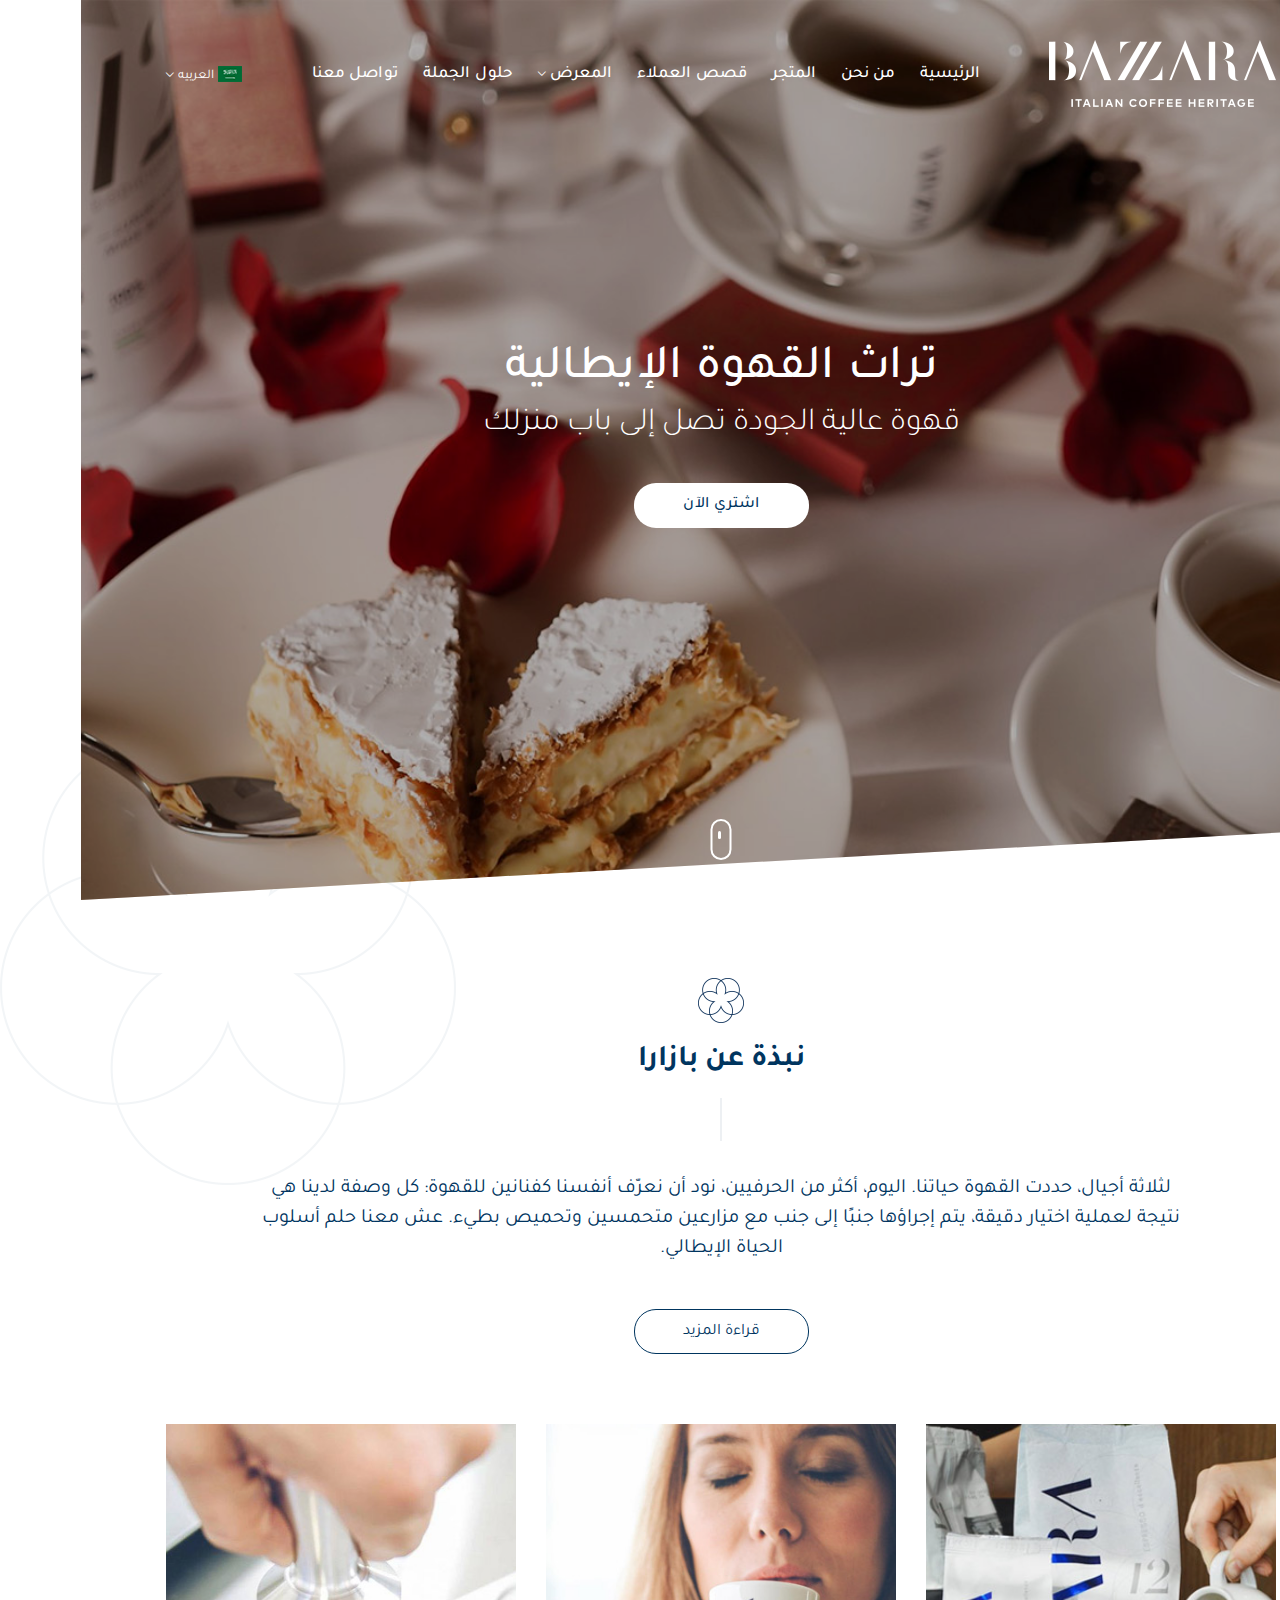
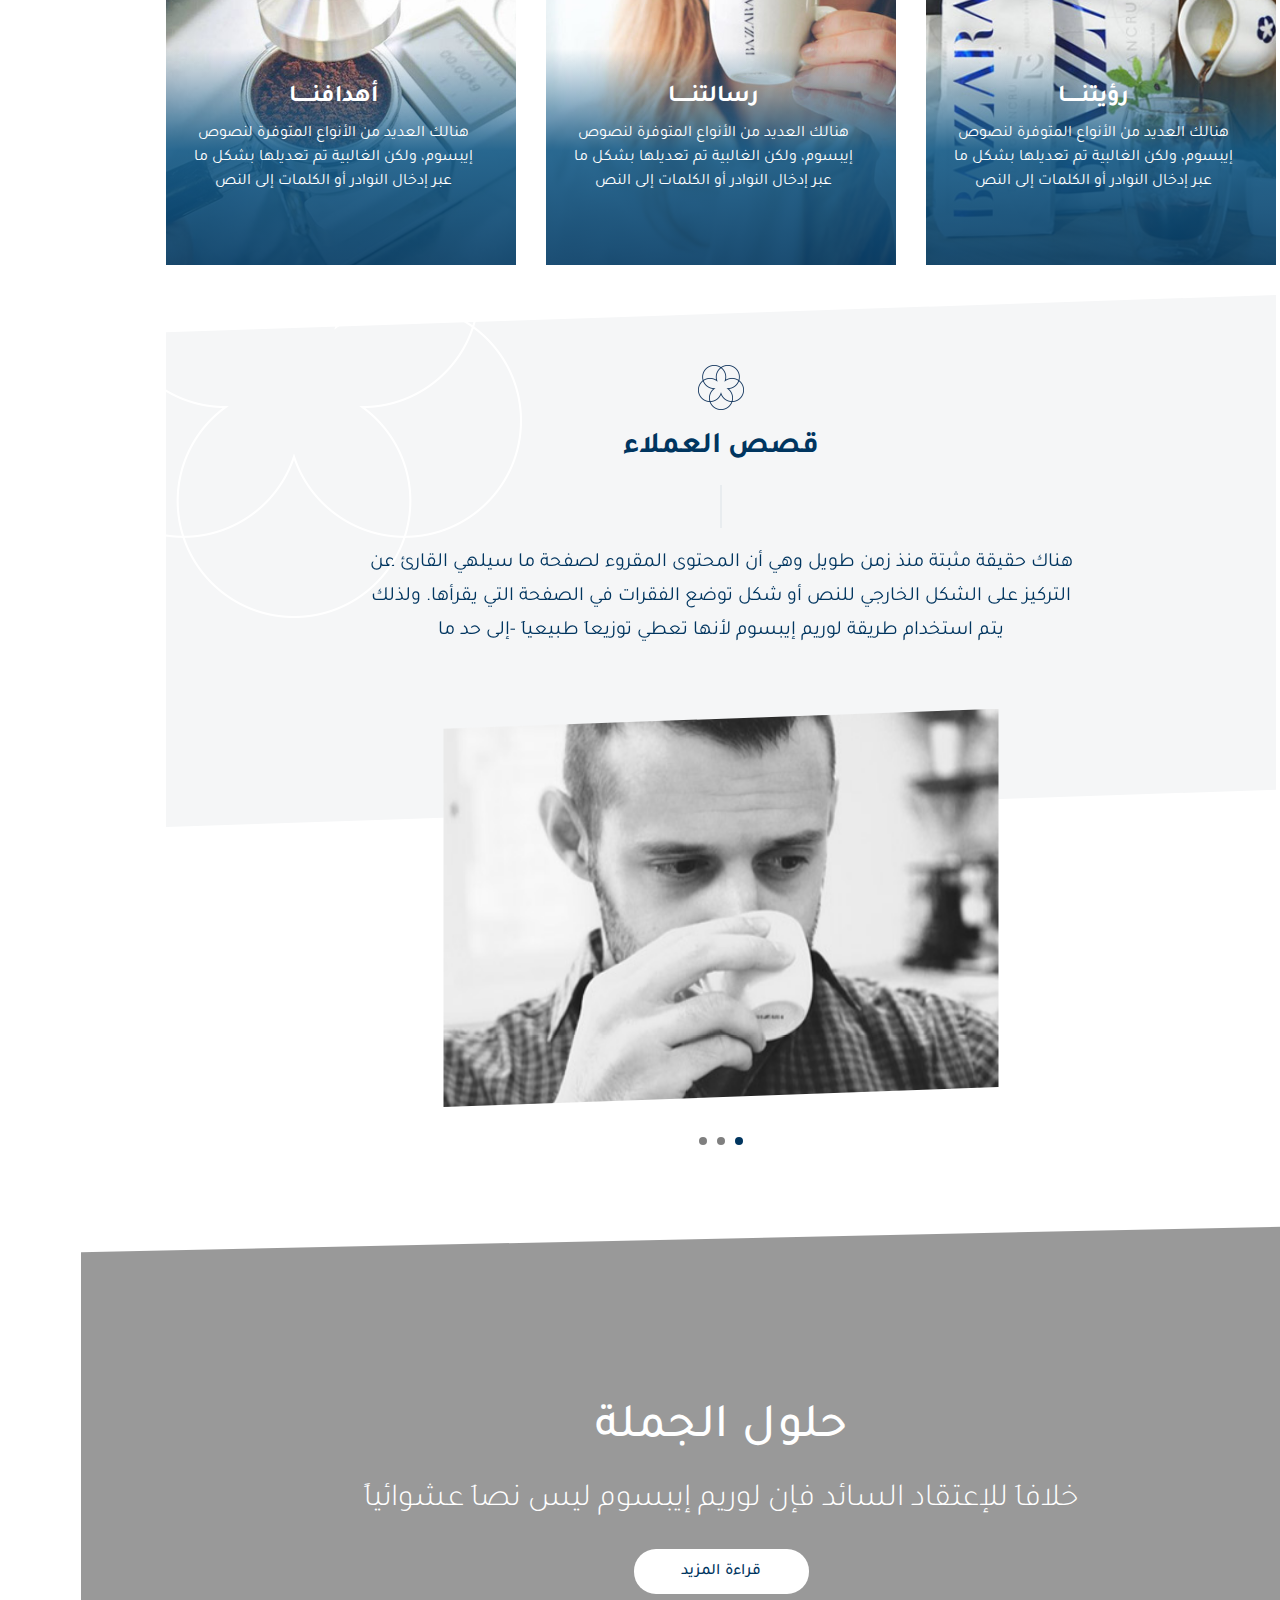
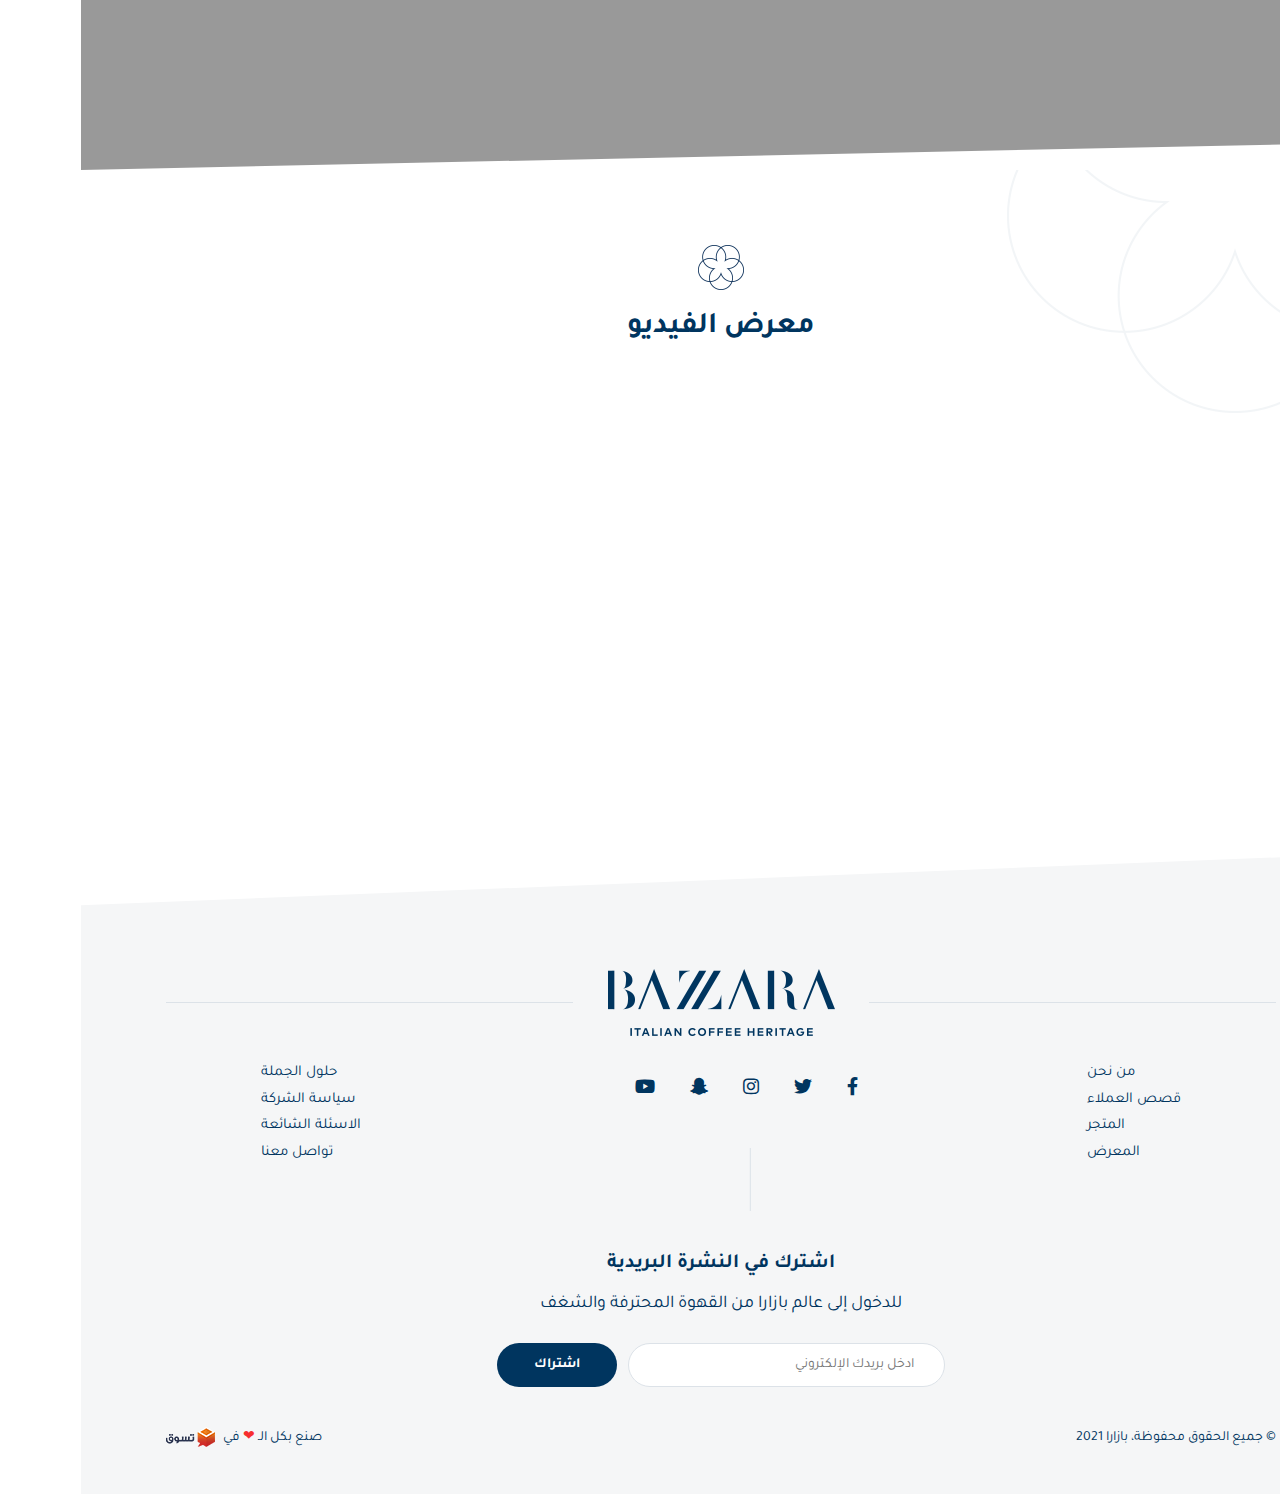
==== index-ar.html @ 644d0a43 "first commit" ====
<!doctype html>
<html lang="ar" dir="rtl">

<head>
    <meta charset="utf-8">
    <meta http-equiv="X-UA-Compatible" content="IE=edge">
    <meta name="viewport" content="width=device-width, initial-scale=1">
    <title>BAZARA</title>
    <link rel="icon" href="images/fav.png" type="image/png">
    <link rel="stylesheet" href="css/all.min.css">
    <link rel="stylesheet" href="css/fontawesome.min.css">
    <link rel="stylesheet" href="css/bootstrap.min.css">
    <link rel="stylesheet" href="css/bootstrap-rtl.min.css">
    <link rel="stylesheet" href="css/fonts.css">
    <link rel="stylesheet" href="css/animate.css">
    <link rel="stylesheet" href="css/Linearicons.css">
    <link rel="stylesheet" href="css/swiper.min.css">
    <link rel="stylesheet" href="css/style.css">
</head>

<body>
    <!-- header section -->
    <header>
        <div class="top-header">
            <div class="container">
                <div class="nav-header plus-class">
                    <figure class="img-logo">
                        <a href="#"><img src="images/logo.png" class="img-fluid"></a>
                    </figure>
                    <div class="navgition">
                        <div class="nav-head">
                            <div class="first-head">
                                <a class="fixall close-btn">
                                    <span class="lnr lnr-cross"></span>
                                </a>
                                <img src="images/logo.png" alt="img-logo">
                                <div class="empty-div"></div>
                            </div>
                        </div>
                        <ul class="big-menu list-unstyled">
                            <li>
                                <a href="#">
                                    الرئيسية
                                </a>
                            </li>
                            <li>
                                <a href="#">
                                    من نحن
                                </a>
                            </li>
                            <li>
                                <a href="#">
                                    المتجر
                                </a>
                            </li>
                            <li>
                                <a href="#">
                                    قصص العملاء
                                </a>
                            </li>
                            <li>
                                <div class="cat-dropdown">
                                    <div class="dropdown">
                                        <span class="lang-word chevron-down">المعرض</span>
                                        <div class="dropdown-content">
                                            <a href="#">moka</a>
                                            <a href="#">moka</a>
                                        </div>
                                    </div>
                                </div>  
                            </li>
                            <li>
                                <a href="#">
                                    حلول الجملة
                                </a>
                            </li>
                            <li>
                                <a href="#">
                                    تواصل معنا
                                </a>
                            </li>
                            <li>
                                <div class="lang-section hide-big">
                                    <img src="images/lang.png" alt="lang-img">
                                    <div class="dropdown">
                                        <span class="lang-word chevron-down">العربيه</span>
                                        <div class="dropdown-content">
                                            <a class="cat-drop" href="index-ar.html">العربيه</a>
                                            <a class="cat-drop" href="index.html">ُEnglish</a>
                                        </div>
                                    </div>
                                </div>
                            </li>  
                        </ul>
                    </div>
                    <div class="show-icons">
                        <a class="menu-bars fixall" id="menu-id" href="#!">
                            <span class="lnr lnr-menu"></span>
                        </a>
                    </div>
                    <div class="lang-section">
                        <img src="images/lang.png" alt="lang-img">
                        <div class="dropdown">
                            <span class="lang-word chevron-down">العربيه</span>
                            <div class="dropdown-content">
                                <a class="cat-drop" href="index-ar.html">العربيه</a>
                                <a class="cat-drop" href="index.html">English</a>
                            </div>
                        </div>
                    </div>
                </div>
            </div>
        </div> 
        <div class="header-caption">
            <figure class="figure-main">
                <img src="images/slider-img.jpg" alt="main-img">
            </figure>
            <div class="main-content">
                <div class="container">
                    <h1 class="main-h">تراث القهوة الإيطالية</h1>
                    <p class="main-p">قهوة عالية الجودة تصل إلى باب منزلك</p>
                    <button class="main-button">اشتري الآن</button>
                </div>
            </div>
            <button class="header-scroll-down-butt" id="scroll-to-about-section"></button>            
        </div>
    </header>
    <!-- header section     -->
    <!-- about us section   -->
    <div class="about-section" id="about-us">
        <div class="container">
            <div class="about-us">
                <figure>
                    <img src="images/section-img.png" alt="section-logo">
                </figure>
                <h2 class="about-h">نبذة عن بازارا</h2>
                <p class="about-p">
                    لثلاثة أجيال، حددت القهوة حياتنا. اليوم، أكثر من الحرفيين،
                     نود أن نعرّف أنفسنا كفنانين للقهوة: كل وصفة لدينا هي نتيجة لعملية اختيار دقيقة، يتم إجراؤها جنبًا إلى جنب مع مزارعين متحمسين وتحميص بطيء. عش معنا حلم أسلوب الحياة الإيطالي.
                <p>
                <button class="about-button">قراءة المزيد</button>
            </div>
        </div>
    </div>
    <!-- about us section   -->
    <!-- box section -->
    <section class="box-section">
        <div class="container">
            <div class="row">
                <div class="col-lg-4">  
                    <a class="box-link" href="#">
                        <div class="box-xont">
                            <figure class="box-figure">
                                <img class="box-img" alt="box-image" src="images/box-img.jpg">
                            </figure>
                            <div class="box-caption">
                                <h3 class="box-h">رؤيتنـــــا</h3>
                                <p class="box-p">
                                    هنالك العديد من الأنواع المتوفرة لنصوص إيبسوم،
                                     ولكن الغالبية تم تعديلها بشكل ما عبر إدخال النوادر أو الكلمات إلى النص
                                </p>
                            </div>
                        </div>
                    </a>                    
                </div>
                <div class="col-lg-4">  
                    <a class="box-link" href="#">
                        <div class="box-xont">
                            <figure class="box-figure">
                                <img class="box-img" alt="box-image" src="images/box-img2.jpg">
                            </figure>
                            <div class="box-caption">
                                <h3 class="box-h">رسالتنـــــا</h3>
                                <p class="box-p">
                                    هنالك العديد من الأنواع المتوفرة لنصوص إيبسوم،
                                     ولكن الغالبية تم تعديلها بشكل ما عبر إدخال النوادر أو الكلمات إلى النص
                                </p>
                            </div>
                        </div>
                    </a>                    
                </div>
                <div class="col-lg-4">  
                    <a class="box-link" href="#">
                        <div class="box-xont">
                            <figure class="box-figure">
                                <img class="box-img" alt="box-image" src="images/box-img3.jpg">
                            </figure>
                            <div class="box-caption">
                                <h3 class="box-h">أهدافنـــــا</h3>
                                <p class="box-p">
                                    هنالك العديد من الأنواع المتوفرة لنصوص إيبسوم،
                                     ولكن الغالبية تم تعديلها بشكل ما عبر إدخال النوادر أو الكلمات إلى النص
                                </p>
                            </div>
                        </div>
                    </a>                    
                </div>      
            </div>
        </div>
    </section>
    <!-- box section -->
    <!-- section image-details -->
    <div class="section-details">
        <div class="container">
            <div class="details-slider">
                <div class="swiper-container">
                    <div class="swiper-wrapper">
                        <div class="swiper-slide">            
                            <div class="details-box">
                                <div class="details-cont">
                                    <img src="images/section-img.png" class="section-logo" alt="section-logo">
                                    <h2 class="details-h">قصص العملاء</h2>
                                    <span class="details-span">
                                        هناك حقيقة مثبتة منذ زمن طويل وهي أن المحتوى المقروء لصفحة ما سيلهي القارئ عن التركيز على الشكل الخارجي للنص أو شكل توضع الفقرات في الصفحة التي يقرأها.
                                         ولذلك يتم استخدام طريقة لوريم إيبسوم لأنها تعطي توزيعاَ طبيعياَ -إلى حد ما
                                    </span>
                                </div>
                                <div class="details-aspect">
                                    <div class="image-details">
                                        <img src="images/sliders-img.jpg" class="thumbnailll" alt="image">
                                    </div>
                                </div>
                            </div>
                        </div>  
                        <div class="swiper-slide">            
                            <div class="details-box">
                                <div class="details-cont">
                                    <img src="images/section-img.png" class="section-logo" alt="section-logo">
                                    <h2 class="details-h">قصص العملاء</h2>
                                    <span class="details-span">
                                        هناك حقيقة مثبتة منذ زمن طويل وهي أن المحتوى المقروء لصفحة ما سيلهي القارئ عن التركيز على الشكل الخارجي للنص أو شكل توضع الفقرات في الصفحة التي يقرأها.
                                         ولذلك يتم استخدام طريقة لوريم إيبسوم لأنها تعطي توزيعاَ طبيعياَ -إلى حد ما
                                    </span>
                                </div>
                                <div class="details-aspect">
                                    <div class="image-details">
                                        <img src="images/sliders-img.jpg" class="thumbnailll" alt="image">
                                    </div>
                                </div>
                            </div>
                        </div>
                        <div class="swiper-slide">            
                            <div class="details-box">
                                <div class="details-cont">
                                    <img src="images/section-img.png" class="section-logo" alt="section-logo">
                                    <h2 class="details-h">قصص العملاء</h2>
                                    <span class="details-span">
                                        هناك حقيقة مثبتة منذ زمن طويل وهي أن المحتوى المقروء لصفحة ما سيلهي القارئ عن التركيز على الشكل الخارجي للنص أو شكل توضع الفقرات في الصفحة التي يقرأها.
                                         ولذلك يتم استخدام طريقة لوريم إيبسوم لأنها تعطي توزيعاَ طبيعياَ -إلى حد ما
                                    </span>
                                </div>
                                <div class="details-aspect">
                                    <div class="image-details">
                                        <img src="images/sliders-img.jpg" class="thumbnailll" alt="image">
                                    </div>
                                </div>
                            </div>
                        </div>    
                    </div>
                </div>
                <div class="swiper-pagination"></div>
            </div>            
        </div>
    </div>
    <!-- section image-details -->
    <!-- big-image section -->
    <section>
        <div class="big-image" style="background-image: url('images/big-img.jpg')">
            <div class="container">
                <div class="big-cont">
                    <h2 class="big-h">حلول الجملة</h2>
                    <p class="big-p">خلافاَ للإعتقاد السائد فإن لوريم إيبسوم ليس نصاَ عشوائياً</p>
                    <button class="big-button">قراءة المزيد</button>
                </div>
            </div>
        </div>       
    </section>
    <!-- big-image section -->  
    <!-- video-section    -->
    <section class="video-section">
        <div class="container">
            <div class="video-cont">
                <figure>
                    <img src="images/section-img.png" alt="section-logo">
                </figure>
                <h2 class="video-h">معرض الفيديو</h2>
            </div>
            <div class="specials-slider products-slider wow fadeIn" data-wow-delay="0.2s">
                <div class="swiper-container">
                  <div class="swiper-wrapper">
                    <div class="swiper-slide">
                      <div class="product">
                        <a href="#!" class="pro-img">
                          <img src="images/vid-1.jpg" class="img-responsive">
                        </a>
                        <span class="hint">
                          <i class="fas fa-play"></i>
                        </span>
                      </div>
                    </div>
                    <div class="swiper-slide">
                      <div class="product">
                        <a href="#!" class="pro-img">
                          <img src="images/vid-2.jpg" class="img-responsive">
                        </a>
                        <span class="hint">
                          <i class="fas fa-play"></i>
                        </span>
                      </div>
                    </div>
                    <div class="swiper-slide">
                      <div class="product">
                        <a href="#!" class="pro-img">
                          <img src="images/vid-3.jpg" class="img-responsive">
                        </a>
                        <span class="hint">
                          <i class="fas fa-play"></i>
                        </span>
                      </div>
                    </div>
                    <div class="swiper-slide">
                      <div class="product">
                        <a href="#!" class="pro-img">
                          <img src="images/vid-1.jpg" class="img-responsive">
                        </a>
                        <span class="hint">
                          <i class="fas fa-play"></i>
                        </span>
                      </div>
                    </div>
                  </div>
                </div>
        
                <div class="swiper-pagination"></div>
        
                <div class="swiper-btn-next swiper-btn"><span class="lnr lnr-chevron-left"></span></div>
                <div class="swiper-btn-prev swiper-btn"><span class="lnr lnr-chevron-right"></span></div>
              </div>
        </div>
    </section>
    <!-- video-section    -->
    <!-- footer section -->
    <footer>
        <div class="container">
            <div class="first-footer">
                <img src="images/logo.png" alt="footer-logo" class="img-fluid">
            </div>  
            <div class="second-footer">
                <div class="nav-foot-cont first-order">
                    <ul class="nav-foot list-unstyled">
                        <li>
                            <a href="#">من نحن</a>
                        </li>
                        <li>
                            <a href="#">قصص العملاء</a>
                        </li>
                        <li>
                            <a href="#">المتجر</a>
                        </li>
                        <li>
                            <a href="#">المعرض</a>
                        </li>
                    </ul>
                </div>
                <div class="social">
                    <a href="#" class="social-link">
                        <i class="fab fa-facebook-f"></i>
                    </a>
                    <a href="#" class="social-link">
                        <i class="fab fa-twitter"></i>
                    </a>
                    <a href="#" class="social-link">
                        <i class="fab fa-instagram"></i>
                    </a>
                    <a href="#" class="social-link">
                        <i class="fab fa-snapchat-ghost"></i>
                    </a>
                    <a href="#" class="social-link">
                        <i class="fab fa-youtube"></i>
                    </a>
                </div>
                <div class="nav-foot-cont second-order">
                    <ul class="nav-foot list-unstyled">
                        <li>
                            <a href="#">حلول الجملة</a>
                        </li>
                        <li>
                            <a href="#">سياسة الشركة</a>
                        </li>
                        <li>
                            <a href="#">الاسئلة الشائعة</a>
                        </li>
                        <li>
                            <a href="#">تواصل معنا</a>
                        </li>
                    </ul>
                </div>
            </div>
            <div class="newsletter">
                <h3 class="news-h">اشترك في النشرة البريدية</h3>
                <span class="news-p">للدخول إلى عالم بازارا من القهوة المحترفة والشغف</span>
                <form action="">
                    <input type="email" name="txtemail" value="" class="newsletter-input"placeholder="ادخل بريدك الإلكتروني">
                    <button type="submit" class="newsletter-button">اشتراك</button>
                </form>
            </div> 
            <div class="third-footer">
                <div class="copy-right"> © جميع الحقوق محفوظة، بازارا 2021 </div>
                <span class="design-text"><span class="desgin-p">صنع بكل الـ <span class="red-heart">&#x2764;</span> في </span>
                    <a href="#"><img src="images/tasawk.png" class="taswak" alt="taswak"></a>
                </span>
            </div>  
        </div>
    </footer>            

    <!-- footer section -->
    <!-- overlay -->
    <div class="overlay-box"></div>
    <div class="overlay-box2"></div>
    <!-- overlay -->
    <script src="js/jquery-3.4.1.min.js"></script>
    <script src="js/bootstrap.min.js"></script>
    <script src="js/swiper.min.js"></script>
    <script src="js/simpleParallax.js"></script>
    <script src="js/wow.min.js"></script>
    <script src="js/script.js"></script>

</body>

</html>
---- css/fonts.css ----
@font-face {
    font-family: "TajawalExtraLight";
    src: url("../webfonts/Tajawal/Tajawal-ExtraLight.woff2") format("woff2"), url("../webfonts/Tajawal/Tajawal-ExtraLight.woff") format("woff"), url("../webfonts/Tajawal/Tajawal-ExtraLight.ttf") format("truetype");
    font-weight: 200;
    font-style: normal;
}

@font-face {
    font-family: "TajawalLight";
    src: url("../webfonts/Tajawal/Tajawal-Light.woff2") format("woff2"), url("../webfonts/Tajawal/Tajawal-Light.woff") format("woff"), url("../webfonts/Tajawal/Tajawal-Light.ttf") format("truetype");
    font-weight: 300;
    font-style: normal;
}

@font-face {
    font-family: "TajawalRegular";
    src: url("../webfonts/Tajawal/Tajawal-Regular.woff2") format("woff2"), url("../webfonts/Tajawal/Tajawal-Regular.woff") format("woff"), url("../webfonts/Tajawal/Tajawal-Regular.ttf") format("truetype");
    font-weight: 400;
    font-style: normal;
}

@font-face {
    font-family: "TajawalMedium";
    src: url("../webfonts/Tajawal/Tajawal-Medium.woff2") format("woff2"), url("../webfonts/Tajawal/Tajawal-Medium.woff") format("woff"), url("../webfonts/Tajawal/Tajawal-Medium.ttf") format("truetype");
    font-weight: 500;
    font-style: normal;
}

@font-face {
    font-family: "TajawalBold";
    src: url("../webfonts/Tajawal/Tajawal-Bold.woff2") format("woff2"), url("../webfonts/Tajawal/Tajawal-Bold.woff") format("woff"), url("../webfonts/Tajawal/Tajawal-Bold.ttf") format("truetype");
    font-weight: 700;
    font-style: normal;
}

@font-face {
    font-family: "TajawalExtraBold";
    src: url("../webfonts/Tajawal/Tajawal-ExtraBold.woff2") format("woff2"), url("../webfonts/Tajawal/Tajawal-ExtraBold.woff") format("woff"), url("../webfonts/Tajawal/Tajawal-ExtraBold.ttf") format("truetype");
    font-weight: 800;
    font-style: normal;
}

@font-face {
    font-family: "TajawalBlack";
    src: url("../webfonts/Tajawal/Tajawal-Black.woff2") format("woff2"), url("../webfonts/Tajawal/Tajawal-Black.woff") format("woff"), url("../webfonts/Tajawal/Tajawal-Black.ttf") format("truetype");
    font-weight: 900;
    font-style: normal;
}
---- css/Linearicons.css ----
@font-face {
	font-family: 'Linearicons-Free';
	 src: url('../webfonts/Linearicons/Linearicons-Free.eot?w118d');
     src: url('../webfonts/Linearicons/Linearicons-Free.eot?#iefixw118d') format('embedded-opentype'),
          url('../webfonts/Linearicons/Linearicons-Free.woff2?w118d') format('woff2'),
          url('../webfonts/Linearicons/Linearicons-Free.woff?w118d') format('woff'), url('../webfonts/Linearicons/Linearicons-Free.ttf?w118d')             format('truetype'), 
          url('../webfonts/Linearicons/Linearicons-Free.svg?w118d#Linearicons-Free') format('svg');;
	font-weight: normal;
	font-style: normal;
}

.lnr {
	font-family: 'Linearicons-Free';
	speak: none;
	font-style: normal;
	font-weight: normal;
	font-variant: normal;
	text-transform: none;
	line-height: 1;

	/* Better Font Rendering =========== */
	-webkit-font-smoothing: antialiased;
	-moz-osx-font-smoothing: grayscale;
}

.lnr-home:before {
	content: "\e800";
}
.lnr-apartment:before {
	content: "\e801";
}
.lnr-pencil:before {
	content: "\e802";
}
.lnr-magic-wand:before {
	content: "\e803";
}
.lnr-drop:before {
	content: "\e804";
}
.lnr-lighter:before {
	content: "\e805";
}
.lnr-poop:before {
	content: "\e806";
}
.lnr-sun:before {
	content: "\e807";
}
.lnr-moon:before {
	content: "\e808";
}
.lnr-cloud:before {
	content: "\e809";
}
.lnr-cloud-upload:before {
	content: "\e80a";
}
.lnr-cloud-download:before {
	content: "\e80b";
}
.lnr-cloud-sync:before {
	content: "\e80c";
}
.lnr-cloud-check:before {
	content: "\e80d";
}
.lnr-database:before {
	content: "\e80e";
}
.lnr-lock:before {
	content: "\e80f";
}
.lnr-cog:before {
	content: "\e810";
}
.lnr-trash:before {
	content: "\e811";
}
.lnr-dice:before {
	content: "\e812";
}
.lnr-heart:before {
	content: "\e813";
}
.lnr-star:before {
	content: "\e814";
}
.lnr-star-half:before {
	content: "\e815";
}
.lnr-star-empty:before {
	content: "\e816";
}
.lnr-flag:before {
	content: "\e817";
}
.lnr-envelope:before {
	content: "\e818";
}
.lnr-paperclip:before {
	content: "\e819";
}
.lnr-inbox:before {
	content: "\e81a";
}
.lnr-eye:before {
	content: "\e81b";
}
.lnr-printer:before {
	content: "\e81c";
}
.lnr-file-empty:before {
	content: "\e81d";
}
.lnr-file-add:before {
	content: "\e81e";
}
.lnr-enter:before {
	content: "\e81f";
}
.lnr-exit:before {
	content: "\e820";
}
.lnr-graduation-hat:before {
	content: "\e821";
}
.lnr-license:before {
	content: "\e822";
}
.lnr-music-note:before {
	content: "\e823";
}
.lnr-film-play:before {
	content: "\e824";
}
.lnr-camera-video:before {
	content: "\e825";
}
.lnr-camera:before {
	content: "\e826";
}
.lnr-picture:before {
	content: "\e827";
}
.lnr-book:before {
	content: "\e828";
}
.lnr-bookmark:before {
	content: "\e829";
}
.lnr-user:before {
	content: "\e82a";
}
.lnr-users:before {
	content: "\e82b";
}
.lnr-shirt:before {
	content: "\e82c";
}
.lnr-store:before {
	content: "\e82d";
}
.lnr-cart:before {
	content: "\e82e";
}
.lnr-tag:before {
	content: "\e82f";
}
.lnr-phone-handset:before {
	content: "\e830";
}
.lnr-phone:before {
	content: "\e831";
}
.lnr-pushpin:before {
	content: "\e832";
}
.lnr-map-marker:before {
	content: "\e833";
}
.lnr-map:before {
	content: "\e834";
}
.lnr-location:before {
	content: "\e835";
}
.lnr-calendar-full:before {
	content: "\e836";
}
.lnr-keyboard:before {
	content: "\e837";
}
.lnr-spell-check:before {
	content: "\e838";
}
.lnr-screen:before {
	content: "\e839";
}
.lnr-smartphone:before {
	content: "\e83a";
}
.lnr-tablet:before {
	content: "\e83b";
}
.lnr-laptop:before {
	content: "\e83c";
}
.lnr-laptop-phone:before {
	content: "\e83d";
}
.lnr-power-switch:before {
	content: "\e83e";
}
.lnr-bubble:before {
	content: "\e83f";
}
.lnr-heart-pulse:before {
	content: "\e840";
}
.lnr-construction:before {
	content: "\e841";
}
.lnr-pie-chart:before {
	content: "\e842";
}
.lnr-chart-bars:before {
	content: "\e843";
}
.lnr-gift:before {
	content: "\e844";
}
.lnr-diamond:before {
	content: "\e845";
}
.lnr-linearicons:before {
	content: "\e846";
}
.lnr-dinner:before {
	content: "\e847";
}
.lnr-coffee-cup:before {
	content: "\e848";
}
.lnr-leaf:before {
	content: "\e849";
}
.lnr-paw:before {
	content: "\e84a";
}
.lnr-rocket:before {
	content: "\e84b";
}
.lnr-briefcase:before {
	content: "\e84c";
}
.lnr-bus:before {
	content: "\e84d";
}
.lnr-car:before {
	content: "\e84e";
}
.lnr-train:before {
	content: "\e84f";
}
.lnr-bicycle:before {
	content: "\e850";
}
.lnr-wheelchair:before {
	content: "\e851";
}
.lnr-select:before {
	content: "\e852";
}
.lnr-earth:before {
	content: "\e853";
}
.lnr-smile:before {
	content: "\e854";
}
.lnr-sad:before {
	content: "\e855";
}
.lnr-neutral:before {
	content: "\e856";
}
.lnr-mustache:before {
	content: "\e857";
}
.lnr-alarm:before {
	content: "\e858";
}
.lnr-bullhorn:before {
	content: "\e859";
}
.lnr-volume-high:before {
	content: "\e85a";
}
.lnr-volume-medium:before {
	content: "\e85b";
}
.lnr-volume-low:before {
	content: "\e85c";
}
.lnr-volume:before {
	content: "\e85d";
}
.lnr-mic:before {
	content: "\e85e";
}
.lnr-hourglass:before {
	content: "\e85f";
}
.lnr-undo:before {
	content: "\e860";
}
.lnr-redo:before {
	content: "\e861";
}
.lnr-sync:before {
	content: "\e862";
}
.lnr-history:before {
	content: "\e863";
}
.lnr-clock:before {
	content: "\e864";
}
.lnr-download:before {
	content: "\e865";
}
.lnr-upload:before {
	content: "\e866";
}
.lnr-enter-down:before {
	content: "\e867";
}
.lnr-exit-up:before {
	content: "\e868";
}
.lnr-bug:before {
	content: "\e869";
}
.lnr-code:before {
	content: "\e86a";
}
.lnr-link:before {
	content: "\e86b";
}
.lnr-unlink:before {
	content: "\e86c";
}
.lnr-thumbs-up:before {
	content: "\e86d";
}
.lnr-thumbs-down:before {
	content: "\e86e";
}
.lnr-magnifier:before {
	content: "\e86f";
}
.lnr-cross:before {
	content: "\e870";
}
.lnr-menu:before {
	content: "\e871";
}
.lnr-list:before {
	content: "\e872";
}
.lnr-chevron-up:before {
	content: "\e873";
}
.lnr-chevron-down:before {
	content: "\e874";
}
.lnr-chevron-left:before {
	content: "\e875";
}
.lnr-chevron-right:before {
	content: "\e876";
}
.lnr-arrow-up:before {
	content: "\e877";
}
.lnr-arrow-down:before {
	content: "\e878";
}
.lnr-arrow-left:before {
	content: "\e879";
}
.lnr-arrow-right:before {
	content: "\e87a";
}
.lnr-move:before {
	content: "\e87b";
}
.lnr-warning:before {
	content: "\e87c";
}
.lnr-question-circle:before {
	content: "\e87d";
}
.lnr-menu-circle:before {
	content: "\e87e";
}
.lnr-checkmark-circle:before {
	content: "\e87f";
}
.lnr-cross-circle:before {
	content: "\e880";
}
.lnr-plus-circle:before {
	content: "\e881";
}
.lnr-circle-minus:before {
	content: "\e882";
}
.lnr-arrow-up-circle:before {
	content: "\e883";
}
.lnr-arrow-down-circle:before {
	content: "\e884";
}
.lnr-arrow-left-circle:before {
	content: "\e885";
}
.lnr-arrow-right-circle:before {
	content: "\e886";
}
.lnr-chevron-up-circle:before {
	content: "\e887";
}
.lnr-chevron-down-circle:before {
	content: "\e888";
}
.lnr-chevron-left-circle:before {
	content: "\e889";
}
.lnr-chevron-right-circle:before {
	content: "\e88a";
}
.lnr-crop:before {
	content: "\e88b";
}
.lnr-frame-expand:before {
	content: "\e88c";
}
.lnr-frame-contract:before {
	content: "\e88d";
}
.lnr-layers:before {
	content: "\e88e";
}
.lnr-funnel:before {
	content: "\e88f";
}
.lnr-text-format:before {
	content: "\e890";
}
.lnr-text-format-remove:before {
	content: "\e891";
}
.lnr-text-size:before {
	content: "\e892";
}
.lnr-bold:before {
	content: "\e893";
}
.lnr-italic:before {
	content: "\e894";
}
.lnr-underline:before {
	content: "\e895";
}
.lnr-strikethrough:before {
	content: "\e896";
}
.lnr-highlight:before {
	content: "\e897";
}
.lnr-text-align-left:before {
	content: "\e898";
}
.lnr-text-align-center:before {
	content: "\e899";
}
.lnr-text-align-right:before {
	content: "\e89a";
}
.lnr-text-align-justify:before {
	content: "\e89b";
}
.lnr-line-spacing:before {
	content: "\e89c";
}
.lnr-indent-increase:before {
	content: "\e89d";
}
.lnr-indent-decrease:before {
	content: "\e89e";
}
.lnr-pilcrow:before {
	content: "\e89f";
}
.lnr-direction-ltr:before {
	content: "\e8a0";
}
.lnr-direction-rtl:before {
	content: "\e8a1";
}
.lnr-page-break:before {
	content: "\e8a2";
}
.lnr-sort-alpha-asc:before {
	content: "\e8a3";
}
.lnr-sort-amount-asc:before {
	content: "\e8a4";
}
.lnr-hand:before {
	content: "\e8a5";
}
.lnr-pointer-up:before {
	content: "\e8a6";
}
.lnr-pointer-right:before {
	content: "\e8a7";
}
.lnr-pointer-down:before {
	content: "\e8a8";
}
.lnr-pointer-left:before {
	content: "\e8a9";
}
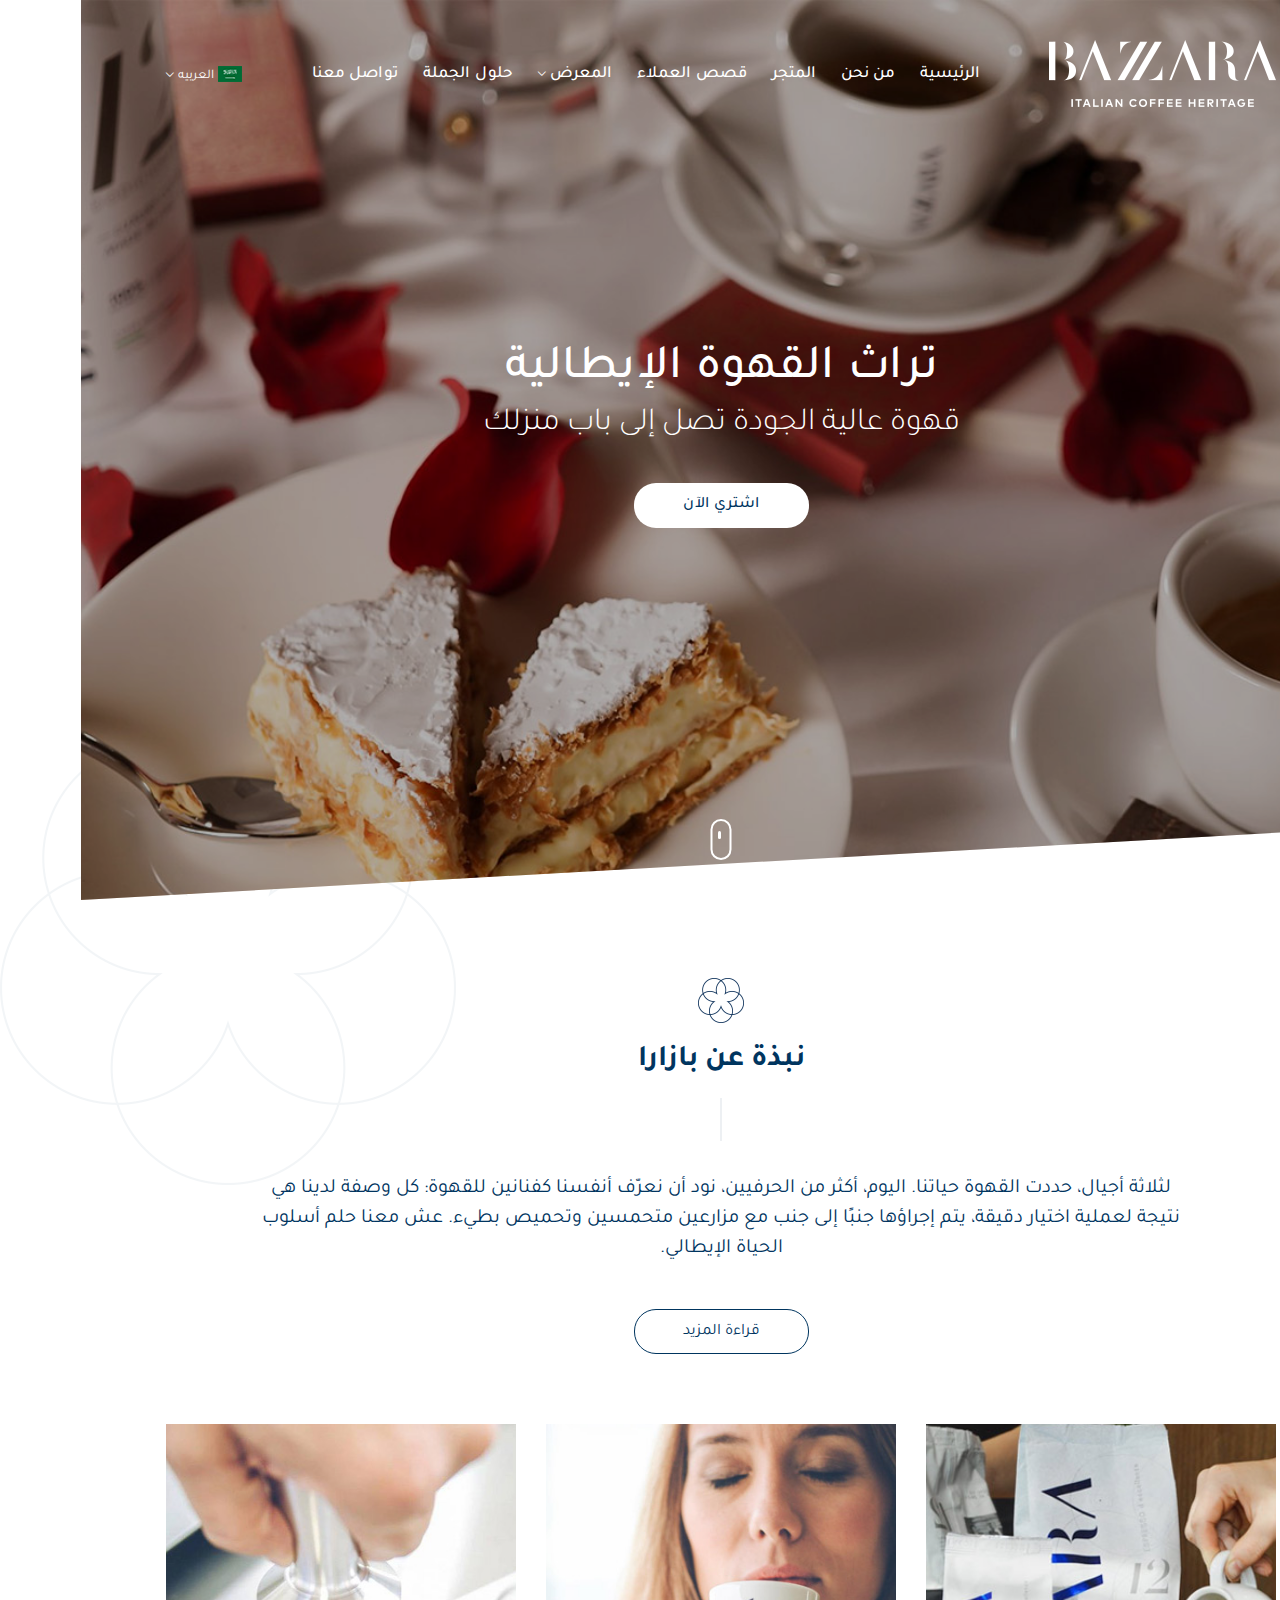
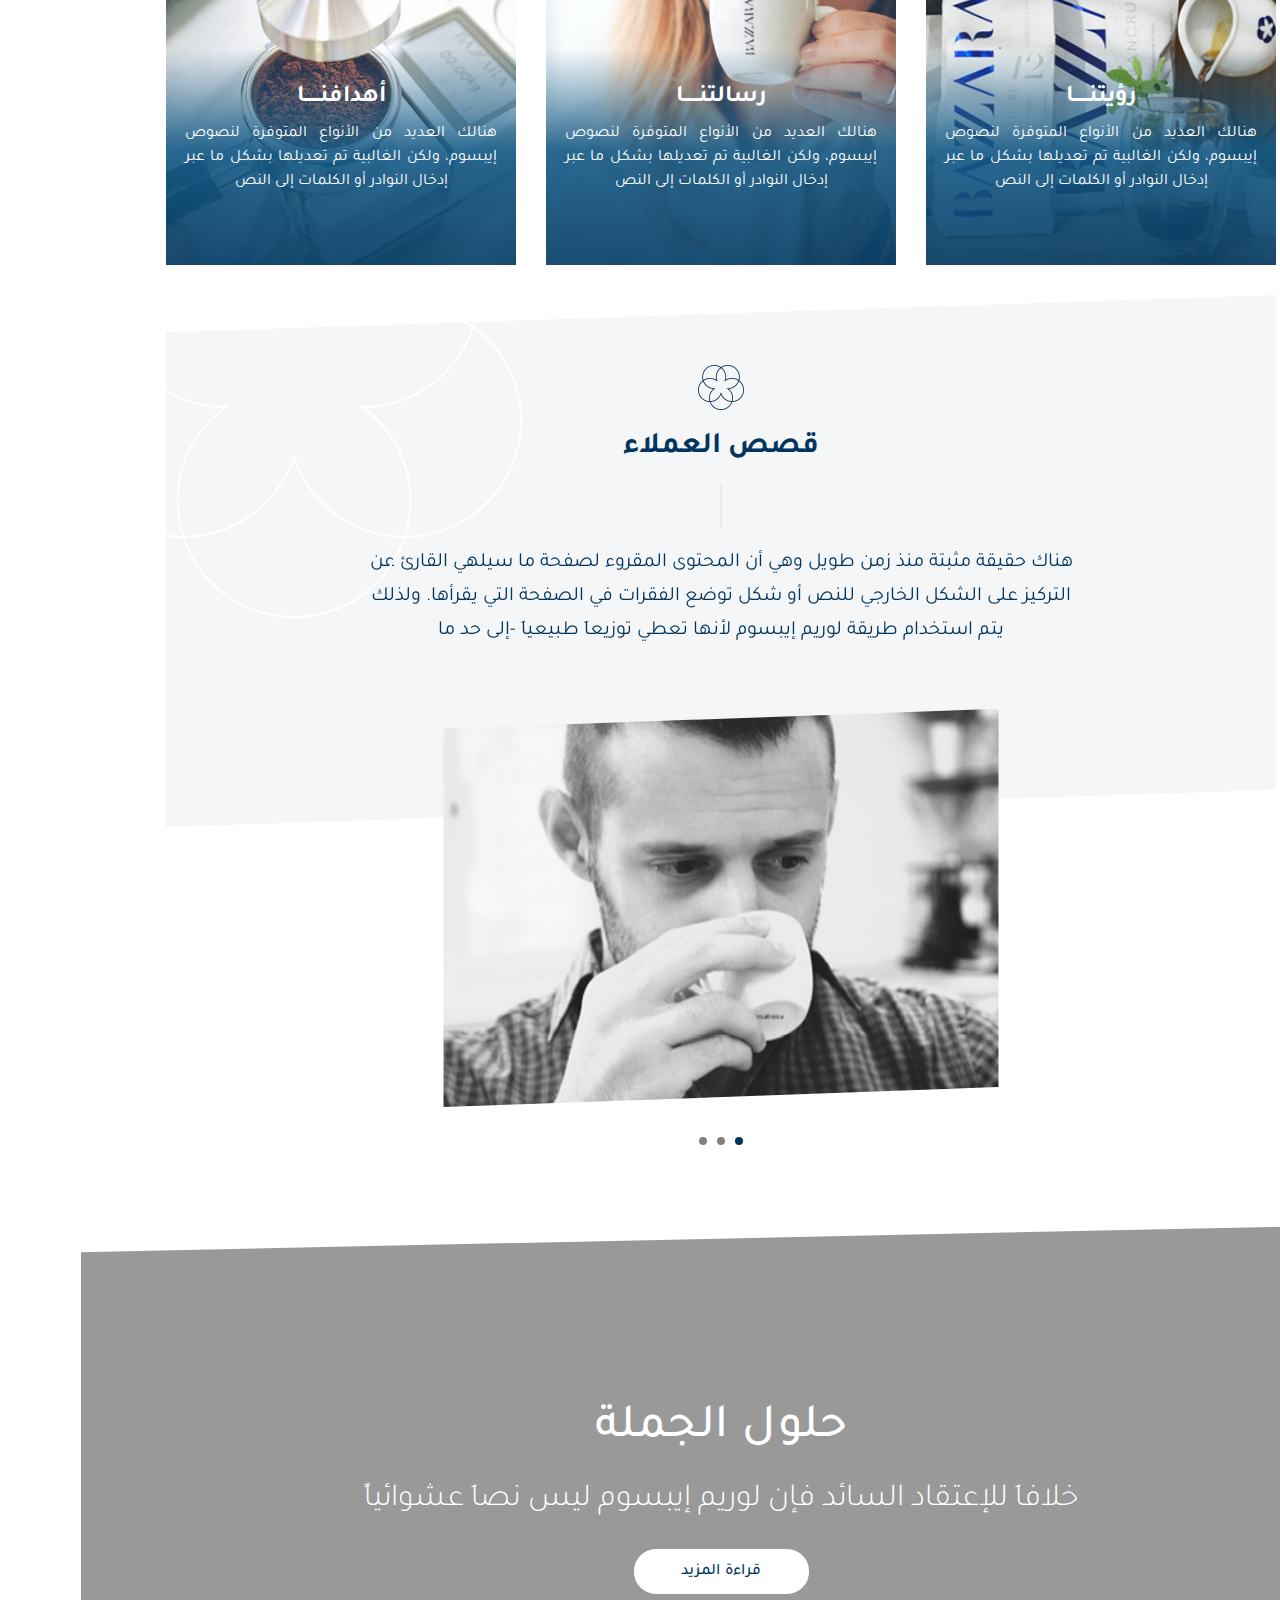
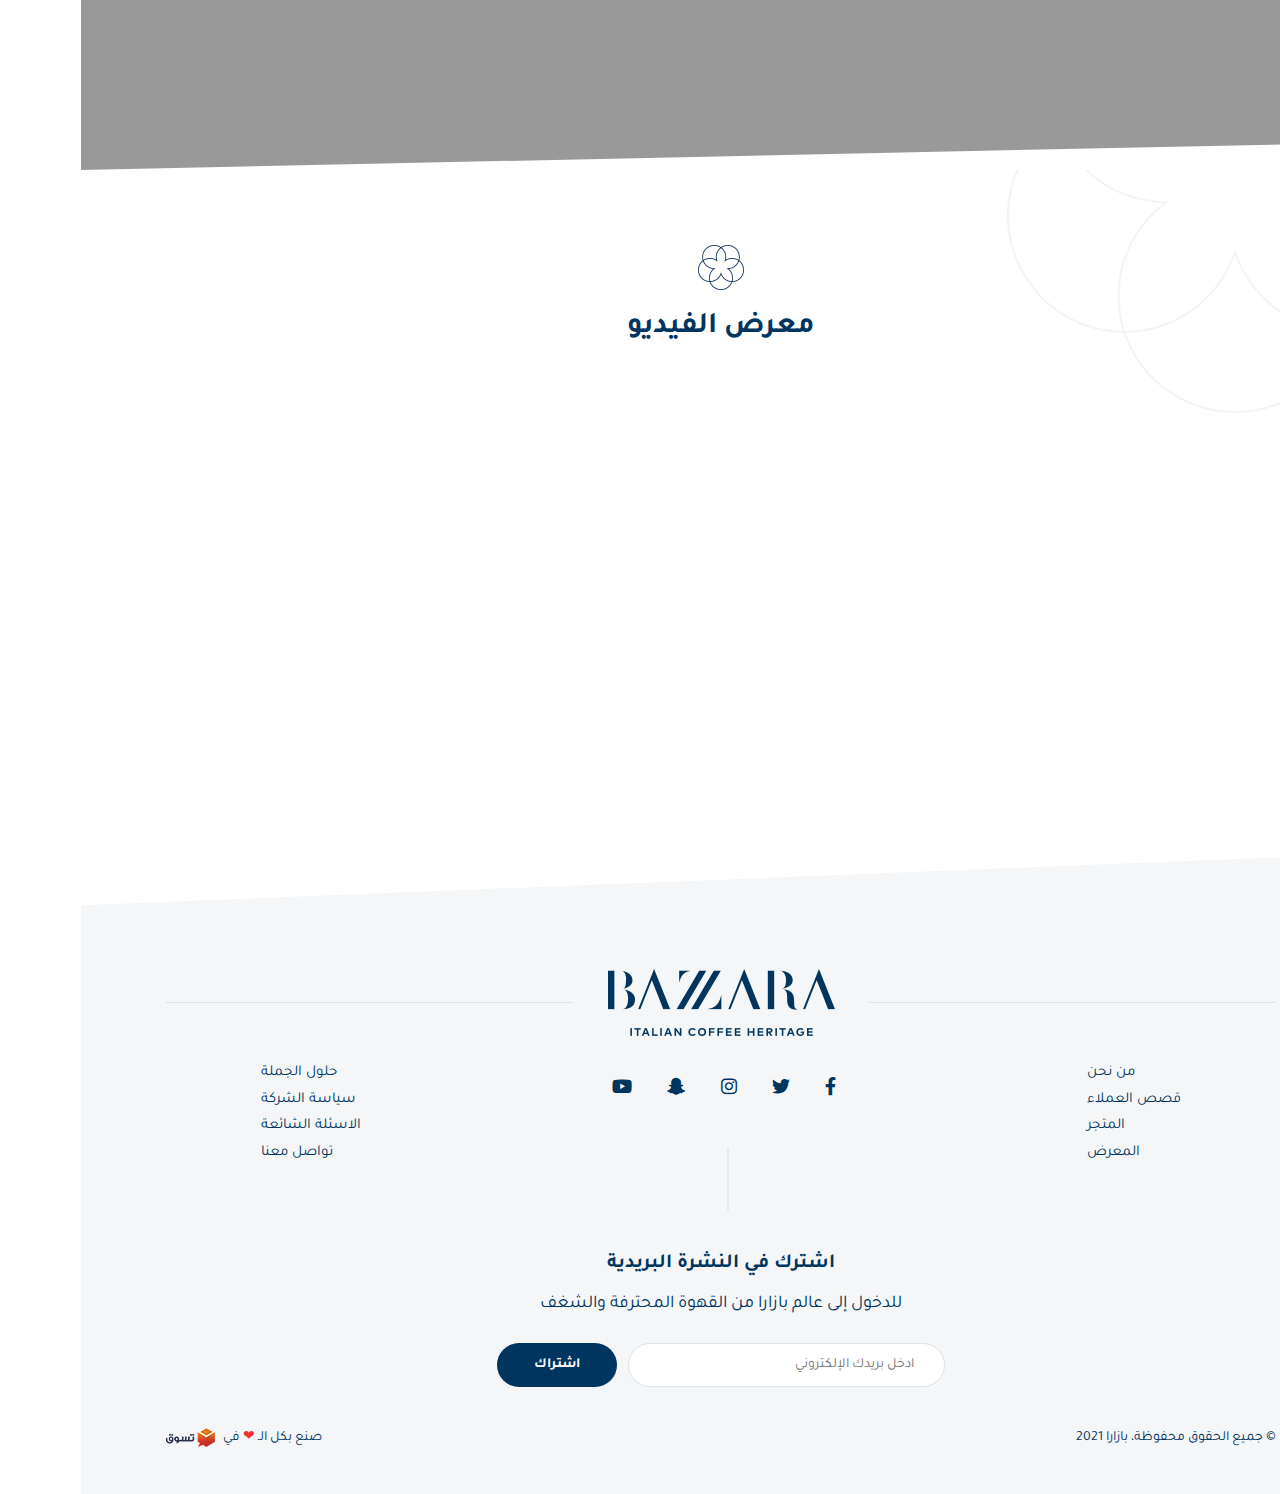
==== commit ab04b733: "modify css" ====
--- a/index-ar.html
+++ b/index-ar.html
@@ -29,12 +29,13 @@
                     </figure>
                     <div class="navgition">
                         <div class="nav-head">
-                            <div class="first-head">
-                                <a class="fixall close-btn">
-                                    <span class="lnr lnr-cross"></span>
-                                </a>
-                                <img src="images/logo.png" alt="img-logo">
-                                <div class="empty-div"></div>
+                            <div class="container">
+                                <div class="first-head">
+                                    <figure><img src="images/logo.png" alt="img-logo"></figure>
+                                    <a class="fixall close-btn">
+                                        <span class="lnr lnr-cross"></span>
+                                    </a>
+                                </div>
                             </div>
                         </div>
                         <ul class="big-menu list-unstyled">
--- a/css/style.css
+++ b/css/style.css
@@ -505,8 +505,12 @@
 .box-link .box-caption {
     padding: 24px 34px 32px;
     text-align: center;
+    align-items: center;
     position: absolute;
     top: 50%;
+    left: 50%;
+    transform: translateX(-50%);
+    width: 100%;
     z-index: 2;
 }
 .box-link .box-h {
@@ -522,7 +526,9 @@
     font-family: "TajawalRegular";
     color: #fff;
     margin-top: 0;
-    margin-bottom: 20px;
+    margin-bottom: 0px;
+    text-align: justify;
+    text-align-last: center;
 }
 /*                         box section                         */
 /*                       image-details section                    */
@@ -977,7 +983,6 @@
 }
 .second-footer .social{
     margin-top: 16px;
-    transform: translateX(-10%);
     position: relative;
 }
 .second-footer .social::after{
@@ -992,9 +997,6 @@
 }
 html[dir=rtl] .second-footer .social::after{
     left: 52%;
-}
-html[dir=rtl] .second-footer .social{
-    transform: translateX(10%);
 }
 .newsletter{
     text-align: center;
@@ -1123,10 +1125,6 @@
         color: #292a5e;
         background-color: #dfeaf8;
     }
-    html[dir=rtl] .menu-bars{
-        margin-left: 26px;
-        margin-right: 0;
-    }
     .navgition {
         display: block;
         position: fixed;
@@ -1135,7 +1133,7 @@
         bottom: 0;
         width: 100%;
         height: 100%;
-        background-color: rgb(3, 30, 77, .9);
+        background-color: rgb(3, 30, 77, .969);
         transition: .4s;
         z-index: 200;
         opacity: 0;
@@ -1171,7 +1169,7 @@
         width: 100%;
         align-items: center;
         justify-content: space-between;
-        padding: 50px 25px 0;
+        padding: 20px 0 18px;
     }
     .nav-head .first-head{
         display: flex;
@@ -1184,12 +1182,10 @@
     .nav-head img{
         width: 183px;
         filter : brightness(0) invert(1);
-        flex: 1;
     }
     .nav-head .close-btn {
         color: #fff;
         font-size: 24px;
-        flex: 1;
         text-align: start;
     }
     .nav-header .big-menu {
@@ -1307,6 +1303,10 @@
    
     /*                    menu in phone size                      */
     /*                      header-caption                        */
+    .header-caption .figure-main {
+        padding-bottom: unset;
+        height: 600px;
+    }
     .header-caption .main-content .main-h{
         font-size: 30px;
     }
@@ -1316,6 +1316,9 @@
     }
     .header-caption .figure-main {
         clip-path: polygon(100% 0, 100% 97%, 0 100%, 0 0);
+    }
+    .header-scroll-down-butt{
+        bottom: 80px;
     }
     /*                      header-caption                        */
 
@@ -1369,7 +1372,7 @@
         width: 100%;
     }
     .details-slider .swiper-pagination {
-        bottom: 23px;
+        bottom: auto;
     }
     /*                            deatail section                        */
     /*                          big image section                        */
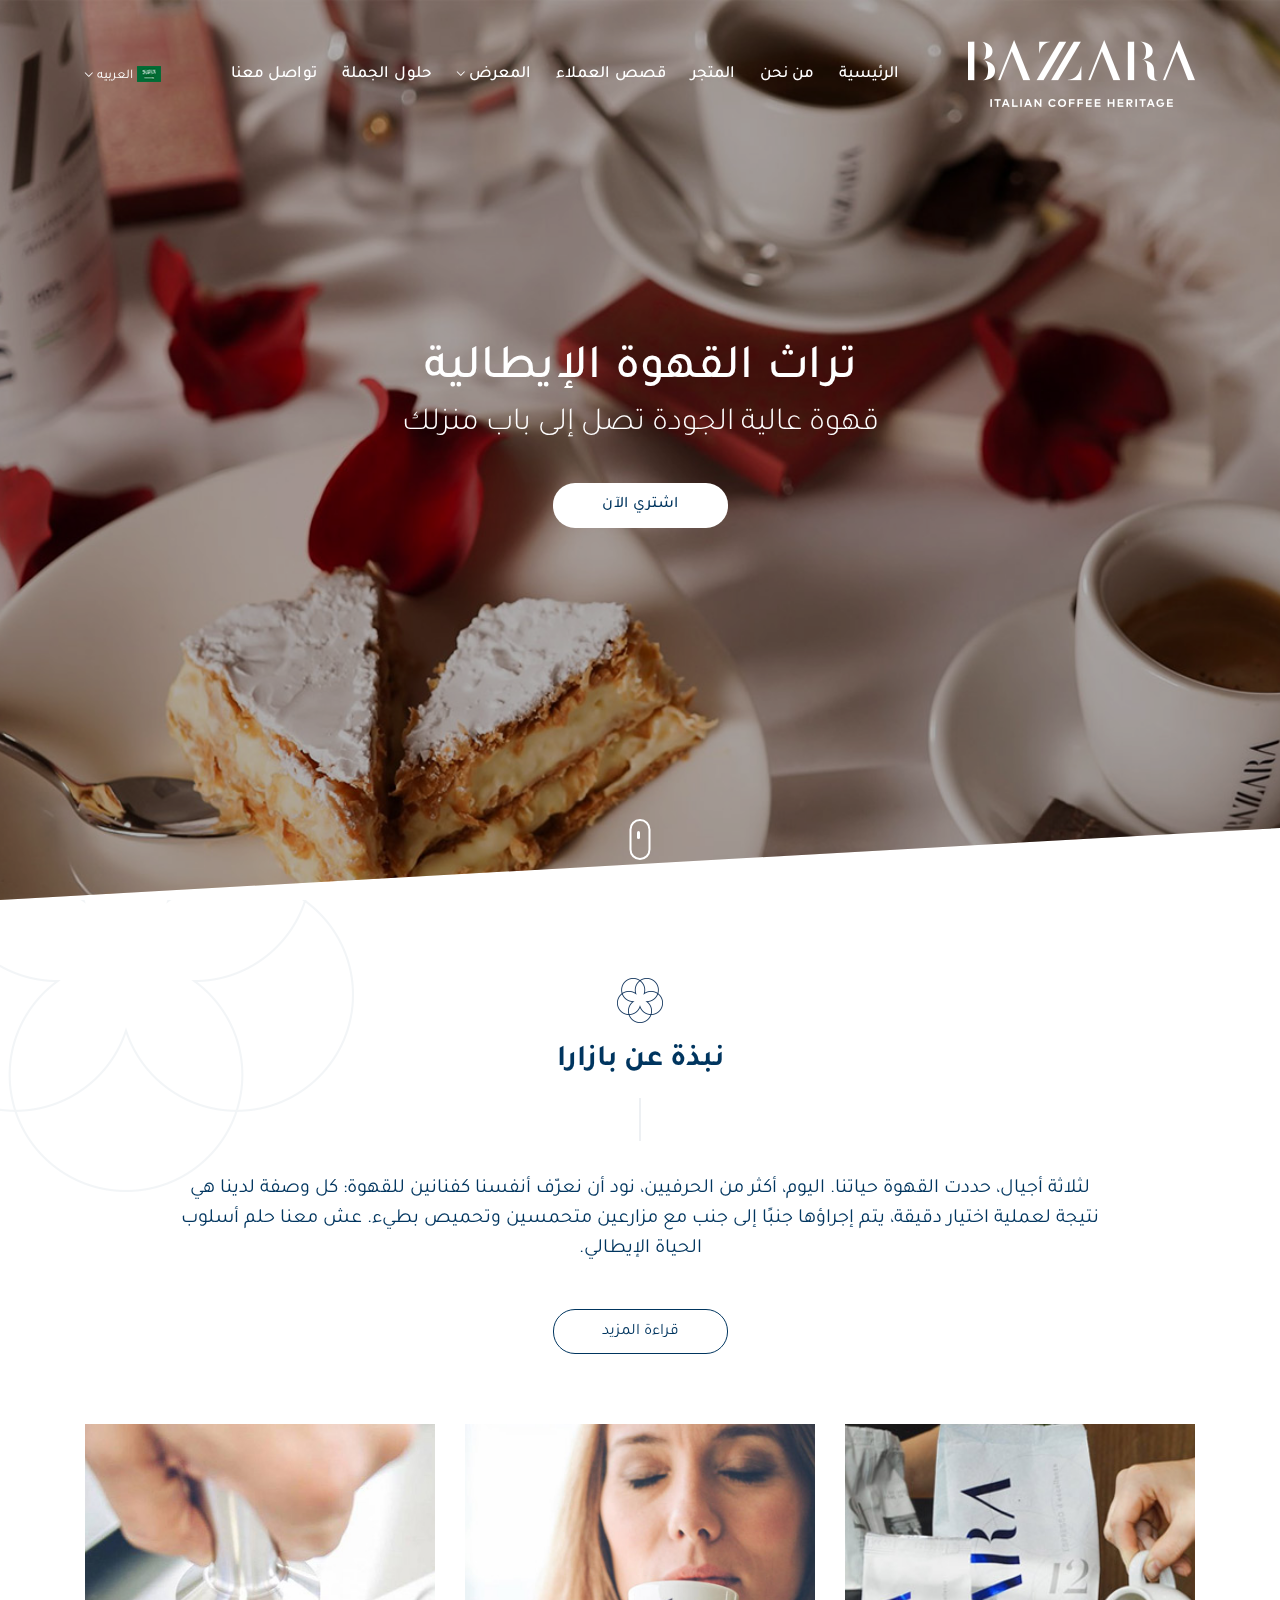
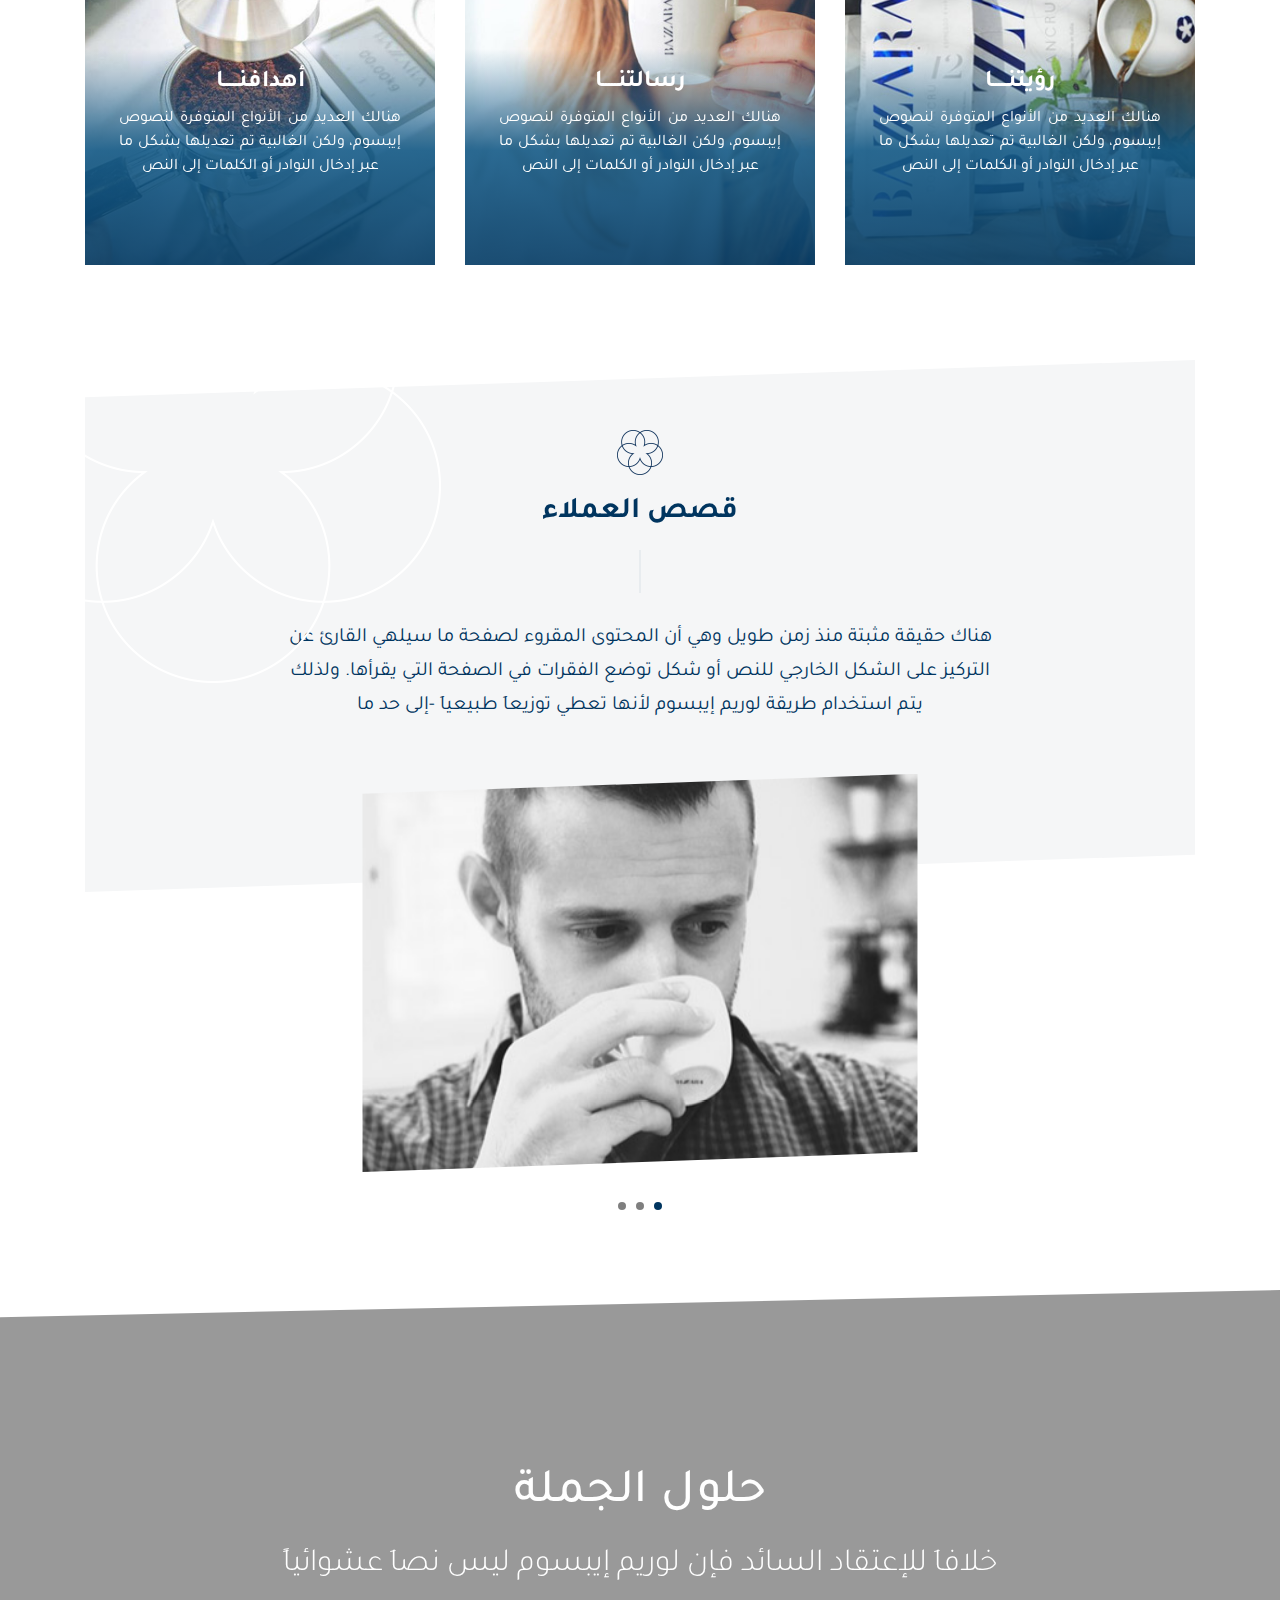
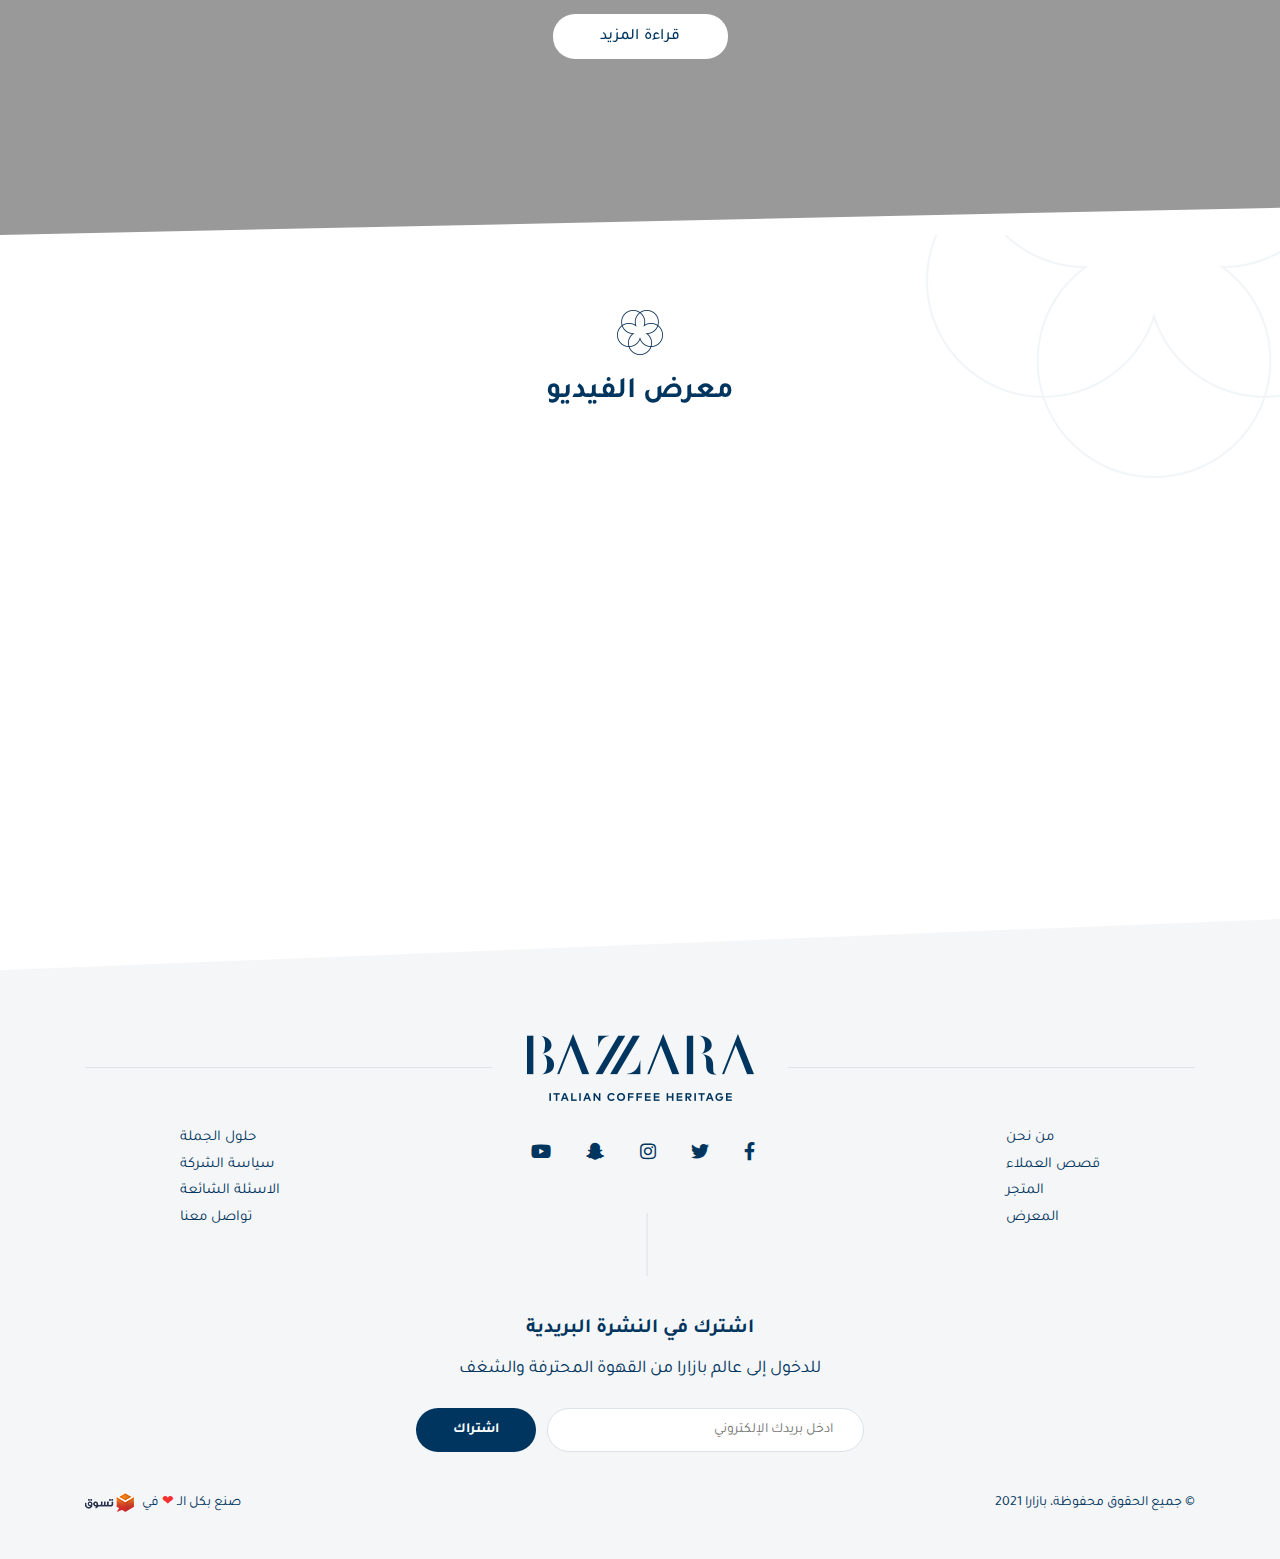
==== commit 73c2a7e6: "modify css" ====
--- a/index-ar.html
+++ b/index-ar.html
@@ -150,7 +150,7 @@
             <div class="row">
                 <div class="col-lg-4">  
                     <a class="box-link" href="#">
-                        <div class="box-xont">
+                        <div class="box-cont">
                             <figure class="box-figure">
                                 <img class="box-img" alt="box-image" src="images/box-img.jpg">
                             </figure>
@@ -166,7 +166,7 @@
                 </div>
                 <div class="col-lg-4">  
                     <a class="box-link" href="#">
-                        <div class="box-xont">
+                        <div class="box-cont">
                             <figure class="box-figure">
                                 <img class="box-img" alt="box-image" src="images/box-img2.jpg">
                             </figure>
@@ -182,7 +182,7 @@
                 </div>
                 <div class="col-lg-4">  
                     <a class="box-link" href="#">
-                        <div class="box-xont">
+                        <div class="box-cont">
                             <figure class="box-figure">
                                 <img class="box-img" alt="box-image" src="images/box-img3.jpg">
                             </figure>
@@ -203,63 +203,63 @@
     <!-- section image-details -->
     <div class="section-details">
         <div class="container">
-            <div class="details-slider">
-                <div class="swiper-container">
-                    <div class="swiper-wrapper">
-                        <div class="swiper-slide">            
-                            <div class="details-box">
-                                <div class="details-cont">
-                                    <img src="images/section-img.png" class="section-logo" alt="section-logo">
-                                    <h2 class="details-h">قصص العملاء</h2>
-                                    <span class="details-span">
-                                        هناك حقيقة مثبتة منذ زمن طويل وهي أن المحتوى المقروء لصفحة ما سيلهي القارئ عن التركيز على الشكل الخارجي للنص أو شكل توضع الفقرات في الصفحة التي يقرأها.
-                                         ولذلك يتم استخدام طريقة لوريم إيبسوم لأنها تعطي توزيعاَ طبيعياَ -إلى حد ما
-                                    </span>
+            <div class="details-container">
+                <div class="details-head">
+                    <img src="images/section-img.png" class="section-logo" alt="section-logo">
+                    <h2 class="details-h">قصص العملاء</h2>
+                </div>
+                <div class="details-slider">
+                    <div class="swiper-container">
+                        <div class="swiper-wrapper">
+                            <div class="swiper-slide">            
+                                <div class="details-box">
+                                    <div class="details-cont">
+                                        <span class="details-span">
+                                            هناك حقيقة مثبتة منذ زمن طويل وهي أن المحتوى المقروء لصفحة ما سيلهي القارئ عن التركيز على الشكل الخارجي للنص أو شكل توضع الفقرات في الصفحة التي يقرأها.
+                                             ولذلك يتم استخدام طريقة لوريم إيبسوم لأنها تعطي توزيعاَ طبيعياَ -إلى حد ما
+                                        </span>
+                                    </div>
+                                    <div class="details-aspect">
+                                        <div class="image-details">
+                                            <img src="images/sliders-img.jpg" class="thumbnailll" alt="image">
+                                        </div>
+                                    </div>
                                 </div>
-                                <div class="details-aspect">
-                                    <div class="image-details">
-                                        <img src="images/sliders-img.jpg" class="thumbnailll" alt="image">
+                            </div>  
+                            <div class="swiper-slide">            
+                                <div class="details-box">
+                                    <div class="details-cont">
+                                        <span class="details-span">
+                                            هناك حقيقة مثبتة منذ زمن طويل وهي أن المحتوى المقروء لصفحة ما سيلهي القارئ عن التركيز على الشكل الخارجي للنص أو شكل توضع الفقرات في الصفحة التي يقرأها.
+                                             ولذلك يتم استخدام طريقة لوريم إيبسوم لأنها تعطي توزيعاَ طبيعياَ -إلى حد ما
+                                        </span>
+                                    </div>
+                                    <div class="details-aspect">
+                                        <div class="image-details">
+                                            <img src="images/sliders-img.jpg" class="thumbnailll" alt="image">
+                                        </div>
                                     </div>
                                 </div>
                             </div>
-                        </div>  
-                        <div class="swiper-slide">            
-                            <div class="details-box">
-                                <div class="details-cont">
-                                    <img src="images/section-img.png" class="section-logo" alt="section-logo">
-                                    <h2 class="details-h">قصص العملاء</h2>
-                                    <span class="details-span">
-                                        هناك حقيقة مثبتة منذ زمن طويل وهي أن المحتوى المقروء لصفحة ما سيلهي القارئ عن التركيز على الشكل الخارجي للنص أو شكل توضع الفقرات في الصفحة التي يقرأها.
-                                         ولذلك يتم استخدام طريقة لوريم إيبسوم لأنها تعطي توزيعاَ طبيعياَ -إلى حد ما
-                                    </span>
+                            <div class="swiper-slide">            
+                                <div class="details-box">
+                                    <div class="details-cont">
+                                        <span class="details-span">
+                                            هناك حقيقة مثبتة منذ زمن طويل وهي أن المحتوى المقروء لصفحة ما سيلهي القارئ عن التركيز على الشكل الخارجي للنص أو شكل توضع الفقرات في الصفحة التي يقرأها.
+                                             ولذلك يتم استخدام طريقة لوريم إيبسوم لأنها تعطي توزيعاَ طبيعياَ -إلى حد ما
+                                        </span>
+                                    </div>
+                                    <div class="details-aspect">
+                                        <div class="image-details">
+                                            <img src="images/sliders-img.jpg" class="thumbnailll" alt="image">
+                                        </div>
+                                    </div>
                                 </div>
-                                <div class="details-aspect">
-                                    <div class="image-details">
-                                        <img src="images/sliders-img.jpg" class="thumbnailll" alt="image">
-                                    </div>
-                                </div>
-                            </div>
-                        </div>
-                        <div class="swiper-slide">            
-                            <div class="details-box">
-                                <div class="details-cont">
-                                    <img src="images/section-img.png" class="section-logo" alt="section-logo">
-                                    <h2 class="details-h">قصص العملاء</h2>
-                                    <span class="details-span">
-                                        هناك حقيقة مثبتة منذ زمن طويل وهي أن المحتوى المقروء لصفحة ما سيلهي القارئ عن التركيز على الشكل الخارجي للنص أو شكل توضع الفقرات في الصفحة التي يقرأها.
-                                         ولذلك يتم استخدام طريقة لوريم إيبسوم لأنها تعطي توزيعاَ طبيعياَ -إلى حد ما
-                                    </span>
-                                </div>
-                                <div class="details-aspect">
-                                    <div class="image-details">
-                                        <img src="images/sliders-img.jpg" class="thumbnailll" alt="image">
-                                    </div>
-                                </div>
-                            </div>
-                        </div>    
-                    </div>
-                </div>
-                <div class="swiper-pagination"></div>
+                            </div>    
+                        </div>
+                    </div>
+                    <div class="swiper-pagination"></div>
+                </div>
             </div>            
         </div>
     </div>
--- a/css/style.css
+++ b/css/style.css
@@ -119,7 +119,7 @@
 /*top header*/
 header {
     position: relative;
-    margin-bottom: 78px;
+    /* margin-bottom: 78px; */
 }
 .top-header a{
     text-decoration: none;
@@ -389,19 +389,25 @@
 
 
 /*                         about us section                    */
+.about-section{
+    overflow: hidden;
+    position: relative;
+}
+
 .about-us{
     text-align: center;
     padding: 0 85px;
     position: relative;
     margin-bottom: 70px;
+    padding-top: 78px;
 }
 /*    image before about us*/
-.about-us::before{
+.about-section::before{
     content: "";
     background: url(../images/flower2.png);
     position: absolute;
-    top: -63%;
-    left: -15%;
+    top: -29%;
+    left: -8%;
     width: 456px;
     height: 444px;
     z-index: -1;
@@ -458,11 +464,14 @@
 
 /*                         about us section                    */
 /*                         box section                         */
+.box-section{
+    margin-bottom: 95px;
+}
 .box-link {
-    margin-bottom: 30px;
     display: block;
     text-decoration: none;
     transition: 0.3s;
+    position: relative;
 }    
 .box-link .box-cont {
     position: relative;
@@ -534,6 +543,15 @@
 /*                       image-details section                    */
 .section-details{
     overflow: hidden;
+    position: relative;
+}
+.details-head{
+    position: absolute;
+    top: 70px;
+    text-align: center;
+    left: 50%;
+    transform: translateX(-50%);
+    z-index: 3;
 }
 .details-box{
     text-align: center;
@@ -541,7 +559,7 @@
 }
 .details-box .details-cont{
     height: 532px;
-    padding: 70px 200px 0;
+    padding: 261px 200px 0;
     background-color: #f5f6f7;
     clip-path: polygon(0 7%, 100% 0, 100% 93%, 0% 100%);
     position: relative;
@@ -554,10 +572,10 @@
     transform: translateX(-50%);
 }
 
-.details-box .section-logo{
+.details-head .section-logo{
     margin-bottom: 20px;
 }
-.details-box .details-h{
+.details-head .details-h{
     font-size: 30px;
     font-family: "TajawalBold";
     color: #00355f;
@@ -565,7 +583,7 @@
     margin-bottom: 80px;
     position: relative;
 }
-.details-box .details-h::after {
+.details-head .details-h::after {
     content: "";
     background: #DCE2E8;
     width: 1px;
@@ -592,6 +610,7 @@
     margin: 0 auto;
     padding-bottom: 71.75%;
     position: relative;
+    overflow: hidden;
 }
 .details-box .image-details .simpleParallax{
     width: fit-content;
@@ -1323,11 +1342,12 @@
     /*                      header-caption                        */
 
     /*                               about us section                    */
-    .about-us::before{
+    .about-section::before{
         display: none;
     }
     .about-us{
         padding: 0 15px;
+        padding-top: 78px;
     }
     .about-us .about-p{
         text-align: justify;
@@ -1335,6 +1355,9 @@
     }
     /*                               about us section                    */
     /*                               box-section                         */
+    .box-section{
+        margin-bottom: 20px;
+    }
     .box-link{
         margin-bottom: 15px;
     }
@@ -1344,7 +1367,7 @@
         overflow: hidden;
     }
     .details-box .details-cont{
-        padding: 35px 15px 15px;
+        padding: 261px 15px 15px;
         clip-path: polygon(0 0%, 100% 0, 100% 100%, 0% 100%);
         margin-bottom: 0px;
         background-color: #fff;
